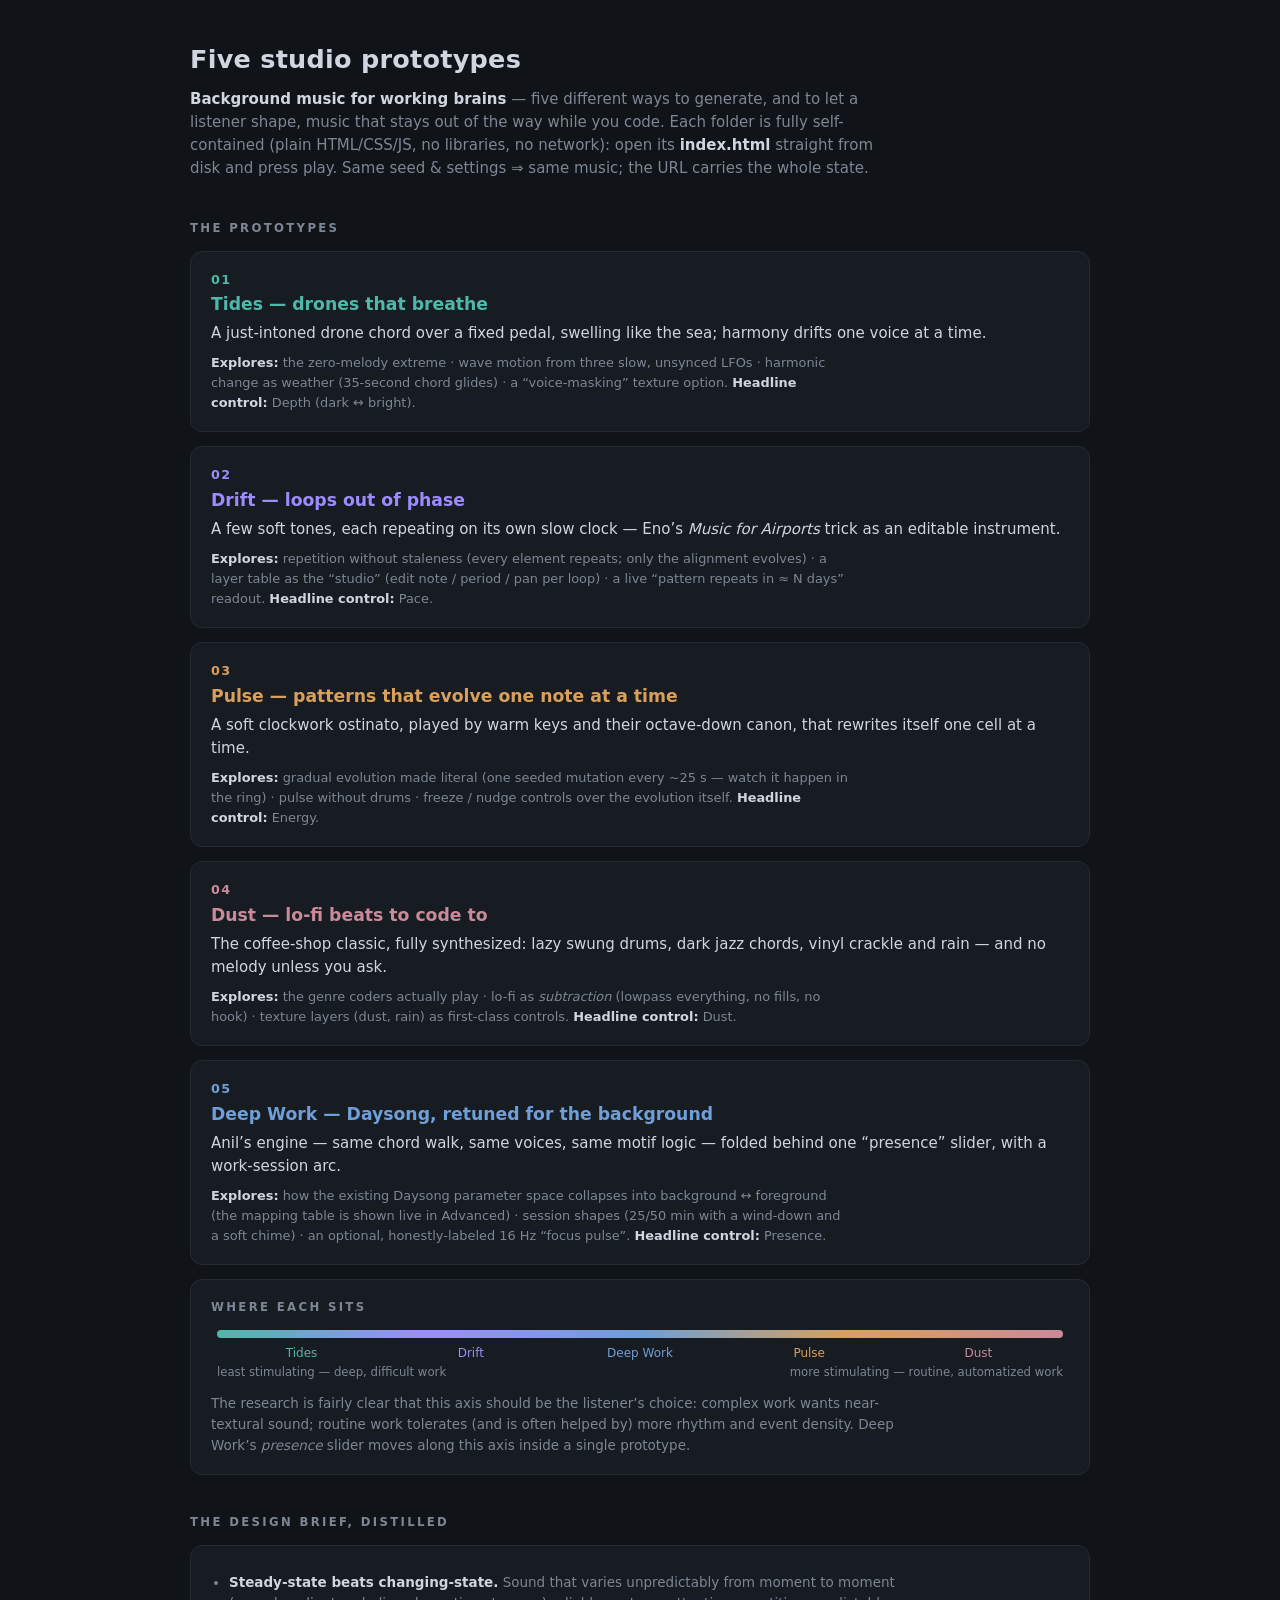
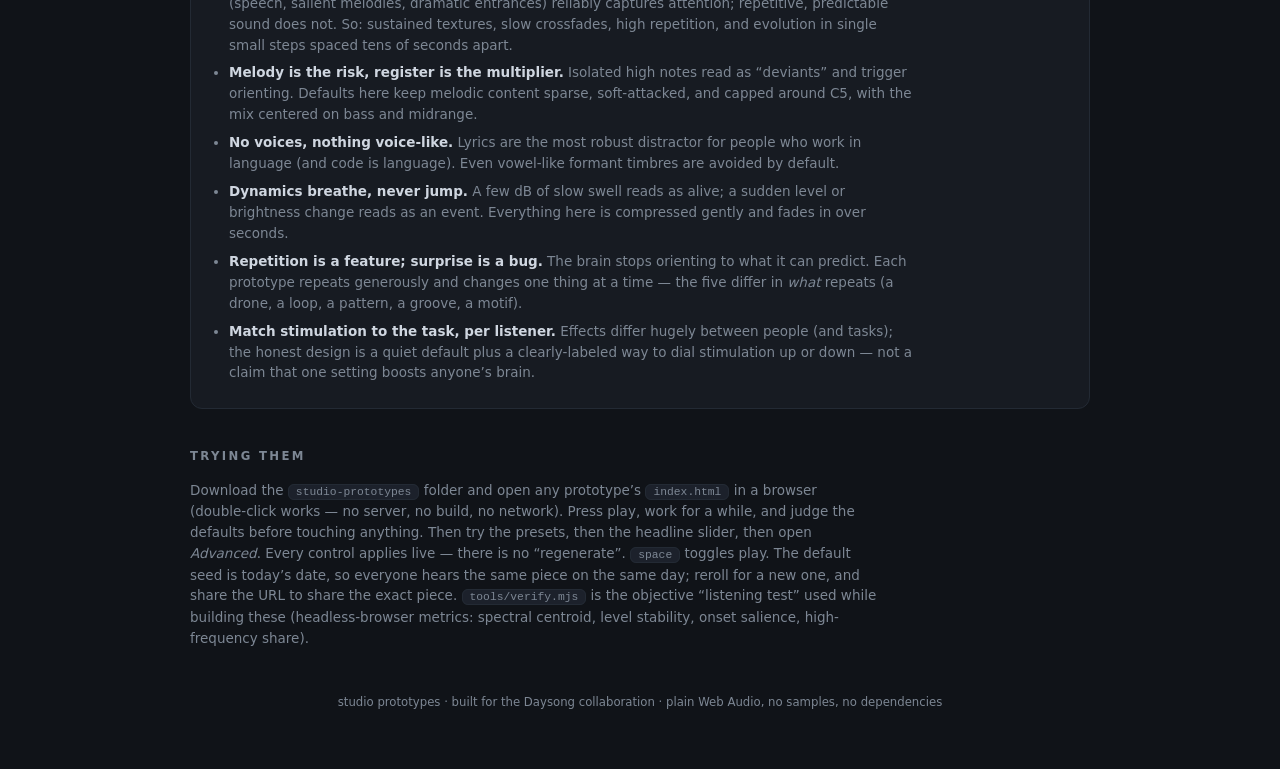
==== studio-prototypes/index.html @ e7dedd26 "studio-prototypes: scaffolding — hub page, README, objective listening-test harness Five self-contai" ====
<!DOCTYPE html>
<html lang="en">
<head>
<meta charset="utf-8">
<meta name="viewport" content="width=device-width, initial-scale=1">
<title>Five studio prototypes — background music for working brains</title>
<style>
:root{--bg:#101318;--panel:#171b22;--panel2:#1c212b;--text:#cfd6e0;--muted:#7d8794;
--line:#232a34;--radius:12px;font-size:15px;}
*{box-sizing:border-box;margin:0;padding:0;}
body{background:var(--bg);color:var(--text);font-family:system-ui,-apple-system,"Segoe UI",sans-serif;
line-height:1.55;-webkit-font-smoothing:antialiased;}
.wrap{max-width:940px;margin:0 auto;padding:40px 20px 60px;}
h1{font-size:1.7rem;font-weight:650;letter-spacing:.01em;}
.sub{color:var(--muted);margin-top:8px;max-width:72ch;}
.sub b{color:var(--text);font-weight:600;}
h2{font-size:.78rem;letter-spacing:.2em;text-transform:uppercase;color:var(--muted);
margin:38px 0 14px;}
.cards{display:grid;grid-template-columns:1fr;gap:14px;}
.card{display:block;background:var(--panel);border:1px solid var(--line);border-radius:var(--radius);
padding:18px 20px;text-decoration:none;color:var(--text);transition:border-color .15s, transform .15s;}
.card:hover{border-color:var(--ac);transform:translateX(3px);}
.card .num{font-variant-numeric:tabular-nums;color:var(--ac);font-weight:650;font-size:.85rem;
letter-spacing:.1em;}
.card .name{font-size:1.15rem;font-weight:650;margin:2px 0 4px;color:var(--ac);}
.card .tag{color:var(--text);margin-bottom:8px;}
.card .notes{color:var(--muted);font-size:.86rem;max-width:78ch;}
.card .notes b{color:var(--text);font-weight:600;}
.spectrum{margin-top:10px;background:var(--panel);border:1px solid var(--line);
border-radius:var(--radius);padding:18px 20px;}
.bar{height:8px;border-radius:4px;margin:14px 6px 6px;
background:linear-gradient(90deg,#4fb8a8,#9d8cff,#6f9fd8,#d9a05b,#c98a9a);}
.bar-labels{display:flex;justify-content:space-between;color:var(--muted);font-size:.78rem;
margin:0 6px;}
.marks{display:flex;justify-content:space-between;margin:2px 6px 0;font-size:.8rem;}
.marks span{flex:1;text-align:center;}
.brief{background:var(--panel);border:1px solid var(--line);border-radius:var(--radius);
padding:18px 20px;}
.brief ul{margin:8px 0 0 18px;color:var(--muted);font-size:.9rem;}
.brief li{margin-bottom:7px;max-width:80ch;}
.brief li b{color:var(--text);font-weight:600;}
.how{color:var(--muted);font-size:.9rem;max-width:80ch;}
.how code{background:var(--panel2);border:1px solid var(--line);border-radius:6px;
padding:1px 7px;font-size:.84em;}
footer{color:var(--muted);font-size:.78rem;margin-top:44px;text-align:center;}
@media (min-width:760px){.cards{grid-template-columns:1fr;}}
</style>
</head>
<body>
<div class="wrap">
  <h1>Five studio prototypes</h1>
  <p class="sub"><b>Background music for working brains</b> — five different ways to generate,
  and to let a listener shape, music that stays out of the way while you code. Each folder is
  fully self-contained (plain HTML/CSS/JS, no libraries, no network): open its
  <b>index.html</b> straight from disk and press play. Same seed &amp; settings&nbsp;⇒ same music;
  the URL carries the whole state.</p>

  <h2>The prototypes</h2>
  <div class="cards">
    <a class="card" style="--ac:#4fb8a8" href="01-tides/index.html">
      <div class="num">01</div>
      <div class="name">Tides — drones that breathe</div>
      <div class="tag">A just-intoned drone chord over a fixed pedal, swelling like the sea; harmony drifts one voice at a time.</div>
      <div class="notes"><b>Explores:</b> the zero-melody extreme · wave motion from three slow, unsynced LFOs ·
      harmonic change as weather (35-second chord glides) · a “voice-masking” texture option.
      <b>Headline control:</b> Depth (dark&nbsp;↔&nbsp;bright).</div>
    </a>
    <a class="card" style="--ac:#9d8cff" href="02-drift/index.html">
      <div class="num">02</div>
      <div class="name">Drift — loops out of phase</div>
      <div class="tag">A few soft tones, each repeating on its own slow clock — Eno’s <i>Music for Airports</i> trick as an editable instrument.</div>
      <div class="notes"><b>Explores:</b> repetition without staleness (every element repeats; only the alignment evolves) ·
      a layer table as the “studio” (edit note / period / pan per loop) · a live “pattern repeats in ≈ N days” readout.
      <b>Headline control:</b> Pace.</div>
    </a>
    <a class="card" style="--ac:#d9a05b" href="03-pulse/index.html">
      <div class="num">03</div>
      <div class="name">Pulse — patterns that evolve one note at a time</div>
      <div class="tag">A soft clockwork ostinato, played by warm keys and their octave-down canon, that rewrites itself one cell at a time.</div>
      <div class="notes"><b>Explores:</b> gradual evolution made literal (one seeded mutation every ~25&nbsp;s — watch it happen in the ring) ·
      pulse without drums · freeze / nudge controls over the evolution itself.
      <b>Headline control:</b> Energy.</div>
    </a>
    <a class="card" style="--ac:#c98a9a" href="04-dust/index.html">
      <div class="num">04</div>
      <div class="name">Dust — lo-fi beats to code to</div>
      <div class="tag">The coffee-shop classic, fully synthesized: lazy swung drums, dark jazz chords, vinyl crackle and rain — and no melody unless you ask.</div>
      <div class="notes"><b>Explores:</b> the genre coders actually play · lo-fi as <i>subtraction</i> (lowpass everything, no fills, no hook) ·
      texture layers (dust, rain) as first-class controls. <b>Headline control:</b> Dust.</div>
    </a>
    <a class="card" style="--ac:#6f9fd8" href="05-deepwork/index.html">
      <div class="num">05</div>
      <div class="name">Deep Work — Daysong, retuned for the background</div>
      <div class="tag">Anil’s engine — same chord walk, same voices, same motif logic — folded behind one “presence” slider, with a work-session arc.</div>
      <div class="notes"><b>Explores:</b> how the existing Daysong parameter space collapses into background&nbsp;↔&nbsp;foreground
      (the mapping table is shown live in Advanced) · session shapes (25/50&nbsp;min with a wind-down and a soft chime) ·
      an optional, honestly-labeled 16&nbsp;Hz “focus pulse”. <b>Headline control:</b> Presence.</div>
    </a>
  </div>

  <div class="spectrum" style="margin-top:14px">
    <h2 style="margin:0">Where each sits</h2>
    <div class="bar"></div>
    <div class="marks">
      <span style="color:#4fb8a8">Tides</span><span style="color:#9d8cff">Drift</span>
      <span style="color:#6f9fd8">Deep Work</span><span style="color:#d9a05b">Pulse</span>
      <span style="color:#c98a9a">Dust</span>
    </div>
    <div class="bar-labels"><span>least stimulating — deep, difficult work</span>
    <span>more stimulating — routine, automatized work</span></div>
    <p class="how" style="margin-top:12px">The research is fairly clear that this axis should be
    the listener’s choice: complex work wants near-textural sound; routine work tolerates (and is
    often helped by) more rhythm and event density. Deep Work’s <i>presence</i> slider moves along
    this axis inside a single prototype.</p>
  </div>

  <h2>The design brief, distilled</h2>
  <div class="brief">
    <ul>
      <li><b>Steady-state beats changing-state.</b> Sound that varies unpredictably from moment to
      moment (speech, salient melodies, dramatic entrances) reliably captures attention; repetitive,
      predictable sound does not. So: sustained textures, slow crossfades, high repetition, and
      evolution in single small steps spaced tens of seconds apart.</li>
      <li><b>Melody is the risk, register is the multiplier.</b> Isolated high notes read as
      “deviants” and trigger orienting. Defaults here keep melodic content sparse, soft-attacked,
      and capped around C5, with the mix centered on bass and midrange.</li>
      <li><b>No voices, nothing voice-like.</b> Lyrics are the most robust distractor for people
      who work in language (and code is language). Even vowel-like formant timbres are avoided by
      default.</li>
      <li><b>Dynamics breathe, never jump.</b> A few dB of slow swell reads as alive; a sudden
      level or brightness change reads as an event. Everything here is compressed gently and
      fades in over seconds.</li>
      <li><b>Repetition is a feature; surprise is a bug.</b> The brain stops orienting to what it
      can predict. Each prototype repeats generously and changes one thing at a time — the five
      differ in <i>what</i> repeats (a drone, a loop, a pattern, a groove, a motif).</li>
      <li><b>Match stimulation to the task, per listener.</b> Effects differ hugely between people
      (and tasks); the honest design is a quiet default plus a clearly-labeled way to dial
      stimulation up or down — not a claim that one setting boosts anyone’s brain.</li>
    </ul>
  </div>

  <h2>Trying them</h2>
  <p class="how">Download the <code>studio-prototypes</code> folder and open any prototype’s
  <code>index.html</code> in a browser (double-click works — no server, no build, no network).
  Press play, work for a while, and judge the defaults before touching anything. Then try the
  presets, then the headline slider, then open <i>Advanced</i>. Every control applies live —
  there is no “regenerate”. <code>space</code> toggles play. The default seed is today’s date, so
  everyone hears the same piece on the same day; reroll for a new one, and share the URL to share
  the exact piece. <code>tools/verify.mjs</code> is the objective “listening test” used while
  building these (headless-browser metrics: spectral centroid, level stability, onset salience,
  high-frequency share).</p>

  <footer>studio prototypes · built for the Daysong collaboration · plain Web Audio, no samples, no dependencies</footer>
</div>
</body>
</html>
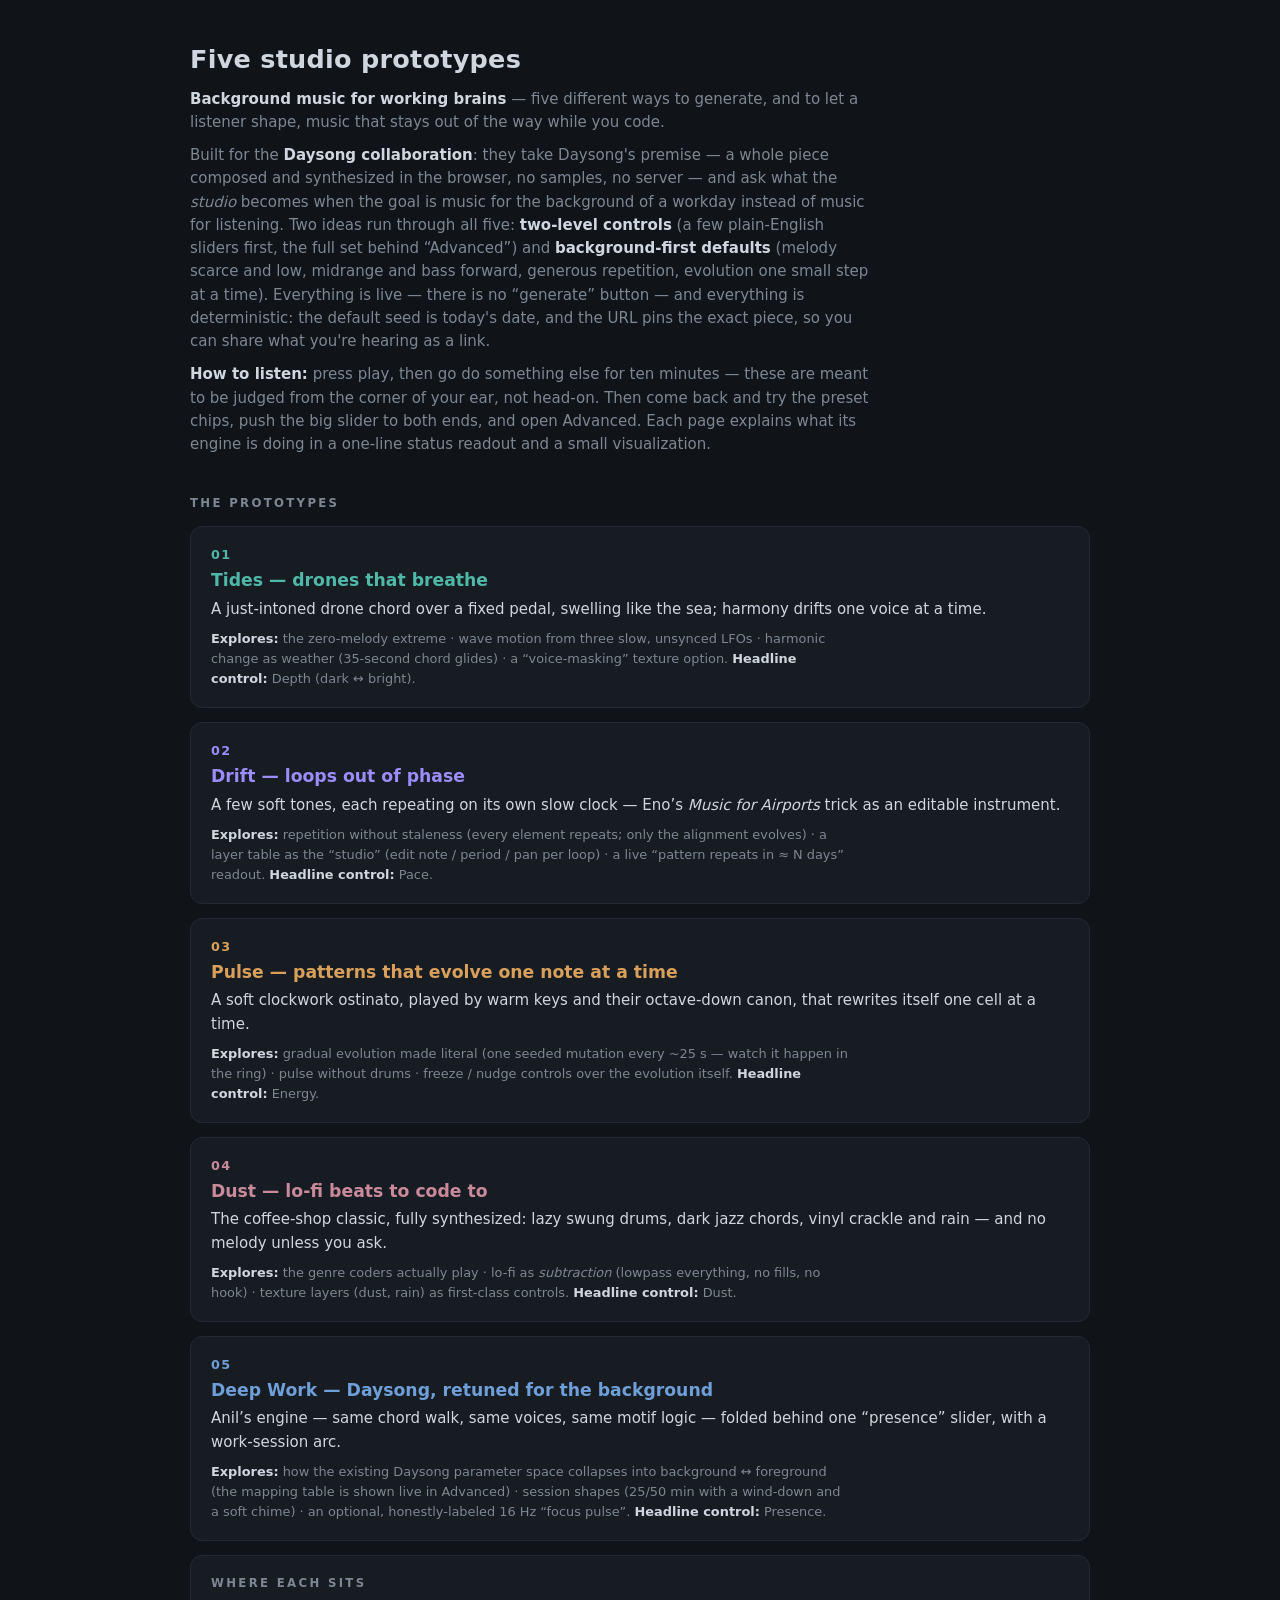
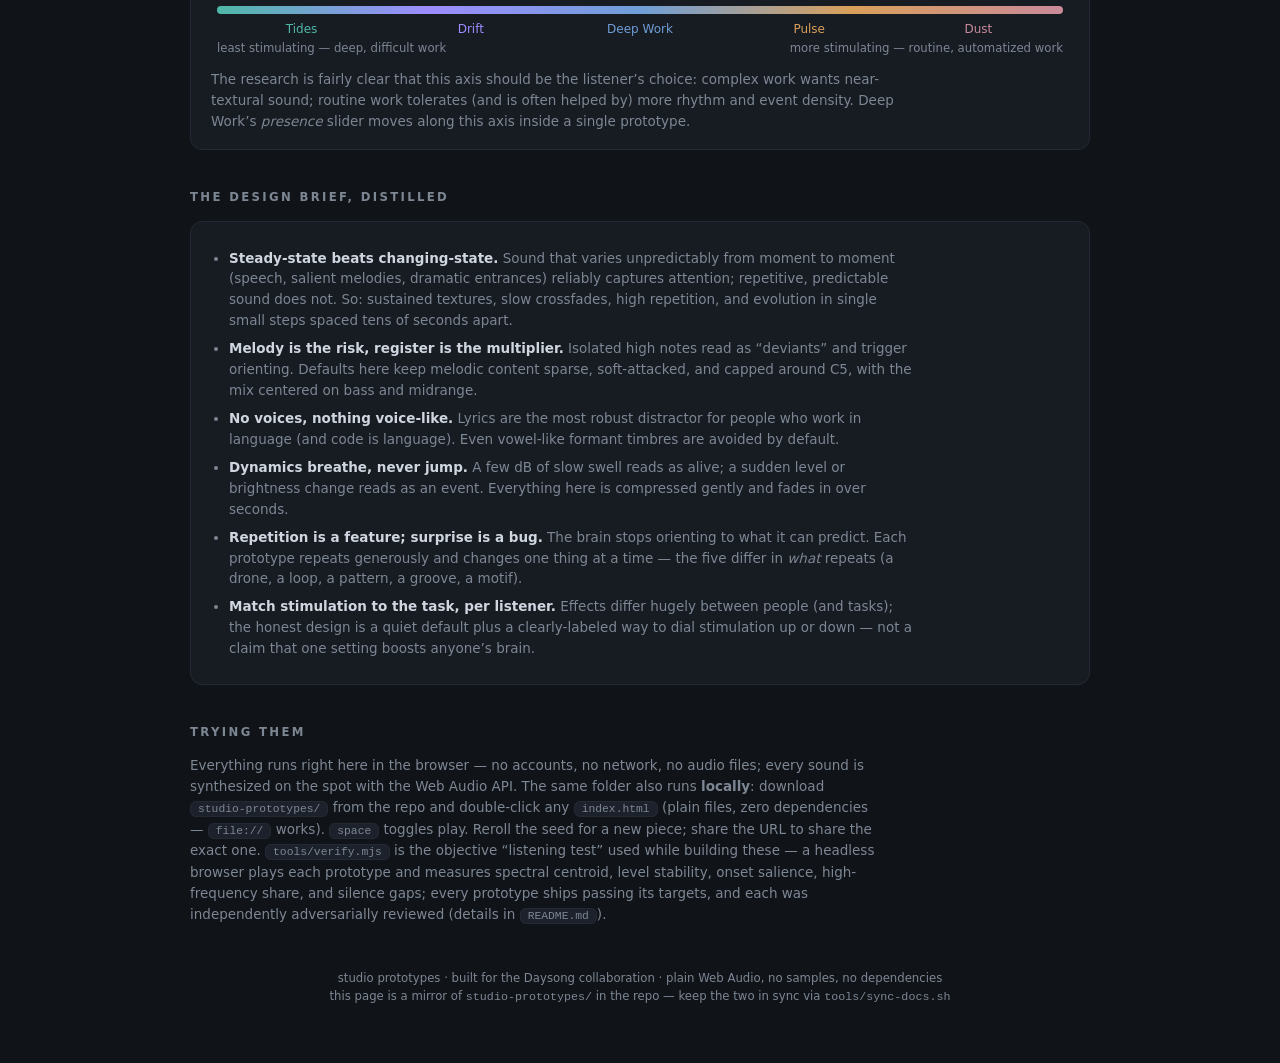
==== commit a66355e2: "Merge pull request #1 from tkgally/claude/music-studio-prototypes-d1qu3u" ====
--- a/studio-prototypes/index.html
+++ b/studio-prototypes/index.html
@@ -50,10 +50,21 @@
 <div class="wrap">
   <h1>Five studio prototypes</h1>
   <p class="sub"><b>Background music for working brains</b> — five different ways to generate,
-  and to let a listener shape, music that stays out of the way while you code. Each folder is
-  fully self-contained (plain HTML/CSS/JS, no libraries, no network): open its
-  <b>index.html</b> straight from disk and press play. Same seed &amp; settings&nbsp;⇒ same music;
-  the URL carries the whole state.</p>
+  and to let a listener shape, music that stays out of the way while you code.</p>
+  <p class="sub" style="margin-top:10px">Built for the <b>Daysong collaboration</b>: they take
+  Daysong's premise — a whole piece composed and synthesized in the browser, no samples, no
+  server — and ask what the <i>studio</i> becomes when the goal is music for the background of
+  a workday instead of music for listening. Two ideas run through all five: <b>two-level
+  controls</b> (a few plain-English sliders first, the full set behind “Advanced”) and
+  <b>background-first defaults</b> (melody scarce and low, midrange and bass forward, generous
+  repetition, evolution one small step at a time). Everything is live — there is no
+  “generate” button — and everything is deterministic: the default seed is today's date, and
+  the URL pins the exact piece, so you can share what you're hearing as a link.</p>
+  <p class="sub" style="margin-top:10px"><b>How to listen:</b> press play, then go do
+  something else for ten minutes — these are meant to be judged from the corner of your ear,
+  not head-on. Then come back and try the preset chips, push the big slider to both ends, and
+  open Advanced. Each page explains what its engine is doing in a one-line status readout and
+  a small visualization.</p>
 
   <h2>The prototypes</h2>
   <div class="cards">
@@ -140,17 +151,19 @@
   </div>
 
   <h2>Trying them</h2>
-  <p class="how">Download the <code>studio-prototypes</code> folder and open any prototype’s
-  <code>index.html</code> in a browser (double-click works — no server, no build, no network).
-  Press play, work for a while, and judge the defaults before touching anything. Then try the
-  presets, then the headline slider, then open <i>Advanced</i>. Every control applies live —
-  there is no “regenerate”. <code>space</code> toggles play. The default seed is today’s date, so
-  everyone hears the same piece on the same day; reroll for a new one, and share the URL to share
-  the exact piece. <code>tools/verify.mjs</code> is the objective “listening test” used while
-  building these (headless-browser metrics: spectral centroid, level stability, onset salience,
-  high-frequency share).</p>
+  <p class="how">Everything runs right here in the browser — no accounts, no network, no
+  audio files; every sound is synthesized on the spot with the Web Audio API. The same folder
+  also runs <b>locally</b>: download <code>studio-prototypes/</code> from the repo and
+  double-click any <code>index.html</code> (plain files, zero dependencies — <code>file://</code>
+  works). <code>space</code> toggles play. Reroll the seed for a new piece; share the URL to
+  share the exact one. <code>tools/verify.mjs</code> is the objective “listening test” used
+  while building these — a headless browser plays each prototype and measures spectral
+  centroid, level stability, onset salience, high-frequency share, and silence gaps; every
+  prototype ships passing its targets, and each was independently adversarially reviewed
+  (details in <code>README.md</code>).</p>
 
-  <footer>studio prototypes · built for the Daysong collaboration · plain Web Audio, no samples, no dependencies</footer>
+  <footer>studio prototypes · built for the Daysong collaboration · plain Web Audio, no samples, no dependencies<br>
+  this page is a mirror of <code>studio-prototypes/</code> in the repo — keep the two in sync via <code>tools/sync-docs.sh</code></footer>
 </div>
 </body>
 </html>
